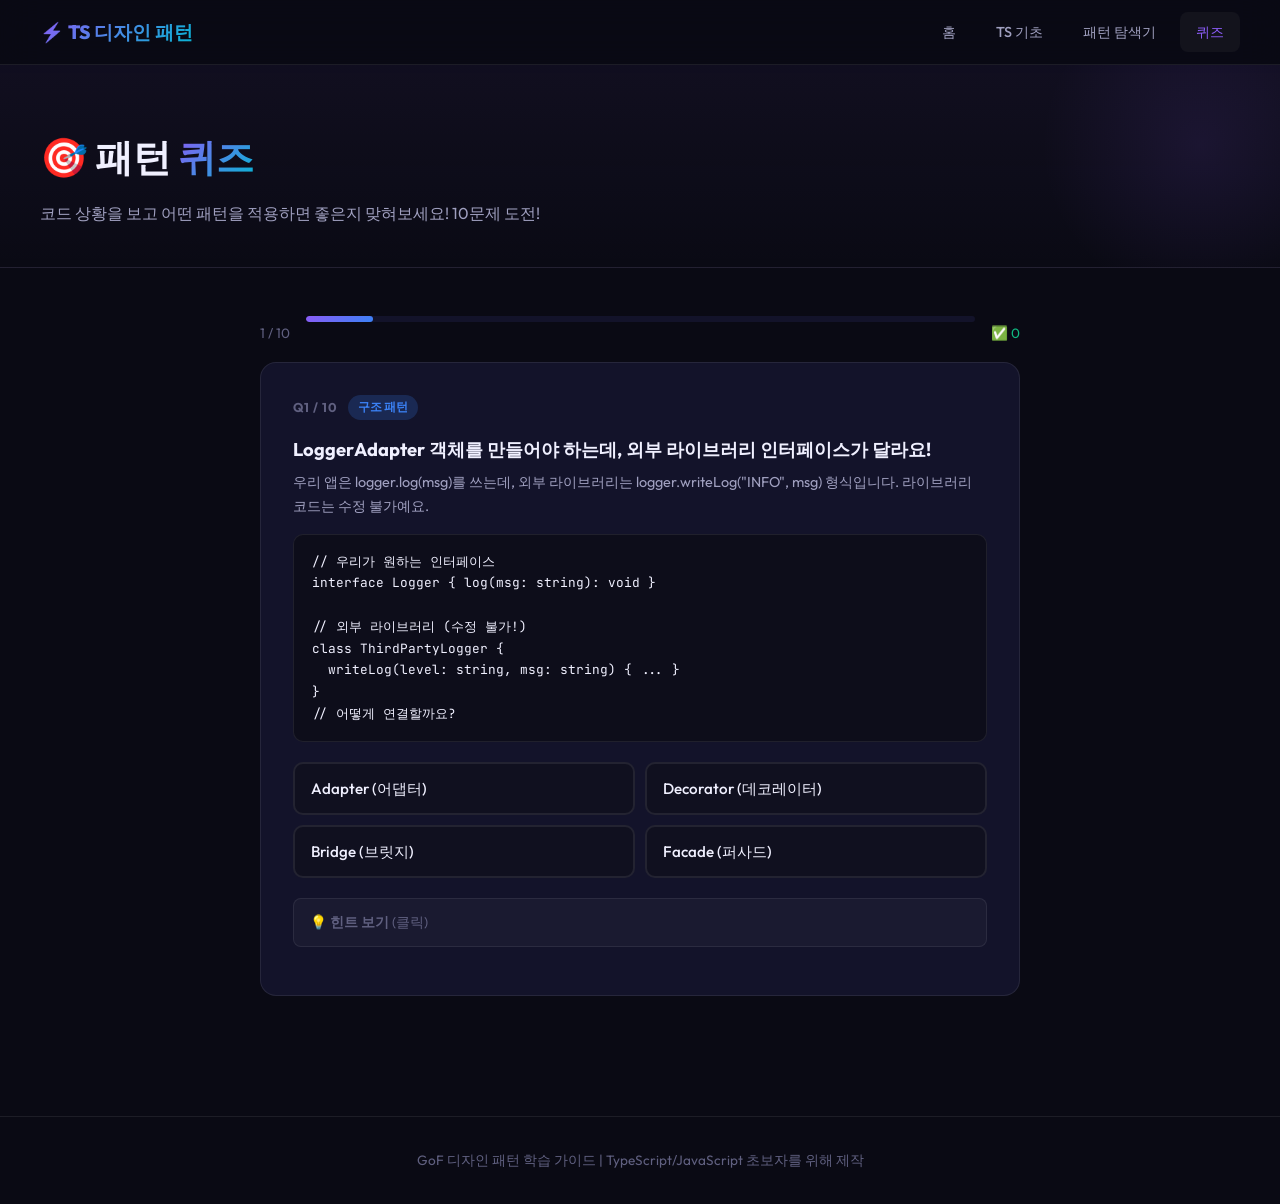
==== playground.html @ 158358ea "Initial commit: TypeScript design patterns with shopping mall examples Co-Authored-By: Claude Sonnet" ====
<!DOCTYPE html>
<html lang="ko">
<head>
  <meta charset="UTF-8">
  <meta name="viewport" content="width=device-width, initial-scale=1.0">
  <title>패턴 퀴즈 — TS 디자인 패턴</title>
  <meta name="description" content="GoF 디자인 패턴 퀴즈! 코드 상황을 보고 어떤 패턴인지 맞혀보세요.">
  <link rel="stylesheet" href="style.css">
  <style>
    .quiz-wrap { max-width: 760px; margin: 0 auto; }
    .progress-bar-wrap {
      height: 6px; background: var(--bg-card); border-radius: 99px;
      margin-bottom: 28px; overflow: hidden;
    }
    .progress-bar-fill {
      height: 100%; border-radius: 99px;
      background: var(--gradient-main); transition: width 0.4s ease;
    }
    .quiz-card {
      background: var(--bg-card); border: 1px solid var(--border);
      border-radius: var(--radius); padding: 32px;
      animation: fadeIn 0.3s ease;
    }
    @keyframes fadeIn { from { opacity:0; transform: translateY(8px) } to { opacity:1; transform:none } }
    .quiz-meta {
      display: flex; align-items: center; gap: 10px; margin-bottom: 16px;
    }
    .quiz-num {
      font-size: 0.8rem; font-weight: 700; color: var(--text-muted); text-transform: uppercase; letter-spacing: 0.08em;
    }
    .quiz-cat {
      padding: 2px 10px; border-radius: 99px; font-size: 0.75rem; font-weight: 700;
    }
    .quiz-question {
      font-size: 1.15rem; font-weight: 700; margin-bottom: 8px; line-height: 1.5;
    }
    .quiz-context {
      font-size: 0.9rem; color: var(--text-secondary); margin-bottom: 16px; line-height: 1.6;
    }
    .quiz-code {
      background: #0d0d1a; border: 1px solid var(--border); border-radius: 10px;
      padding: 16px 18px; font-family: 'JetBrains Mono', monospace; font-size: 0.8rem;
      line-height: 1.7; margin-bottom: 20px; overflow-x: auto;
      white-space: pre;
    }
    .choices-grid {
      display: grid; grid-template-columns: 1fr 1fr; gap: 10px; margin-bottom: 20px;
    }
    .choice-btn {
      padding: 14px 16px; border-radius: 10px; border: 2px solid var(--border);
      background: var(--bg-secondary); color: var(--text-primary);
      font-family: 'Outfit', sans-serif; font-size: 0.95rem; font-weight: 500;
      cursor: pointer; text-align: left; transition: all 0.2s; line-height: 1.4;
    }
    .choice-btn:hover:not(:disabled) {
      border-color: var(--accent-purple); background: rgba(139,92,246,0.1);
    }
    .choice-btn.correct {
      border-color: var(--accent-green); background: rgba(16,185,129,0.15); color: #6ee7b7;
    }
    .choice-btn.wrong {
      border-color: #ef4444; background: rgba(239,68,68,0.1); color: #fca5a5;
    }
    .choice-btn.reveal-correct {
      border-color: var(--accent-green); background: rgba(16,185,129,0.08); opacity: 0.7;
    }
    .feedback-box {
      display: none; padding: 16px 20px; border-radius: 10px; margin-bottom: 16px;
      font-size: 0.92rem; line-height: 1.7;
    }
    .feedback-box.correct  { background: rgba(16,185,129,0.1); border: 1px solid rgba(16,185,129,0.3); }
    .feedback-box.wrong    { background: rgba(239,68,68,0.08); border: 1px solid rgba(239,68,68,0.25); }
    .feedback-title { font-size: 1.1rem; font-weight: 700; margin-bottom: 6px; }
    .hint-box {
      padding: 12px 16px; border-radius: 8px; font-size: 0.85rem;
      background: rgba(255,255,255,0.03); border: 1px solid var(--border);
      color: var(--text-muted); margin-bottom: 16px; cursor: pointer; user-select: none;
    }
    .hint-box:hover { border-color: rgba(139,92,246,0.3); color: var(--text-secondary); }
    .hint-content { display: none; margin-top: 8px; color: var(--accent-cyan); }
    .next-btn {
      display: none; width: 100%; padding: 14px; border-radius: 10px; border: none;
      background: var(--gradient-main); color: white; font-family: 'Outfit', sans-serif;
      font-size: 1rem; font-weight: 700; cursor: pointer; transition: all 0.2s;
    }
    .next-btn:hover { opacity: 0.9; transform: translateY(-1px); }
    /* Score screen */
    .score-screen {
      text-align: center; padding: 48px 32px;
      background: var(--bg-card); border: 1px solid var(--border);
      border-radius: var(--radius); display: none;
    }
    .score-emoji { font-size: 4rem; margin-bottom: 16px; }
    .score-num {
      font-size: 3rem; font-weight: 800;
      background: var(--gradient-text); -webkit-background-clip: text; -webkit-text-fill-color: transparent;
      background-clip: text; margin-bottom: 8px;
    }
    .score-desc { color: var(--text-secondary); margin-bottom: 28px; font-size: 1rem; }
    .review-list { text-align: left; margin-top: 28px; }
    .review-item {
      display: flex; align-items: center; gap: 12px; padding: 12px 16px;
      border-radius: 8px; margin-bottom: 8px; background: var(--bg-secondary);
      border: 1px solid var(--border); font-size: 0.9rem;
    }
    .review-item.ok  { border-left: 3px solid var(--accent-green); }
    .review-item.bad { border-left: 3px solid #ef4444; }
    .stats-row { display: flex; gap: 24px; justify-content: center; margin-bottom: 24px; flex-wrap: wrap; }
    .stat-pill {
      padding: 8px 20px; border-radius: 99px; font-size: 0.9rem; font-weight: 600;
    }
    .stat-pill.green { background: rgba(16,185,129,0.15); color: var(--accent-green); }
    .stat-pill.red   { background: rgba(239,68,68,0.12); color: #f87171; }
    @media(max-width:600px){ .choices-grid { grid-template-columns: 1fr; } }
  </style>
</head>
<body>

<nav class="nav">
  <div class="nav-inner">
    <a href="index.html" class="nav-logo">⚡ TS 디자인 패턴</a>
    <a href="index.html" class="nav-link">홈</a>
    <a href="ts-concepts.html" class="nav-link">TS 기초</a>
    <a href="patterns.html" class="nav-link">패턴 탐색기</a>
    <a href="playground.html" class="nav-link active">퀴즈</a>
  </div>
</nav>

<div class="page-hero">
  <div class="page-hero-inner">
    <h1>🎯 패턴 <span>퀴즈</span></h1>
    <p>코드 상황을 보고 어떤 패턴을 적용하면 좋은지 맞혀보세요! 10문제 도전!</p>
  </div>
</div>

<main class="main">
  <div class="quiz-wrap">

    <!-- 진행 바 -->
    <div style="display:flex;align-items:center;gap:16px;margin-bottom:12px;">
      <span id="progressText" style="font-size:0.85rem;color:var(--text-muted);white-space:nowrap;">1 / 10</span>
      <div class="progress-bar-wrap" style="flex:1;">
        <div class="progress-bar-fill" id="progressFill" style="width:10%"></div>
      </div>
      <span id="scoreText" style="font-size:0.85rem;color:var(--accent-green);white-space:nowrap;">✅ 0</span>
    </div>

    <!-- 퀴즈 카드 -->
    <div class="quiz-card" id="quizCard">
      <!-- JS로 렌더링 -->
    </div>

    <!-- 결과 화면 -->
    <div class="score-screen" id="scoreScreen">
      <div class="score-emoji" id="scoreEmoji">🎉</div>
      <div class="score-num" id="scoreFraction"></div>
      <div class="score-desc" id="scoreDesc"></div>
      <div class="stats-row" id="statsRow"></div>
      <button class="btn btn-primary" style="width:100%;padding:14px;font-size:1rem;" onclick="restartQuiz()">🔄 다시 도전!</button>
      <a href="patterns.html" class="btn btn-secondary" style="width:100%;padding:14px;font-size:1rem;margin-top:10px;justify-content:center;">📖 패턴 탐색기에서 복습하기</a>
      <div class="review-list" id="reviewList"></div>
    </div>

  </div>
</main>

<footer class="footer">
  <p>GoF 디자인 패턴 학습 가이드 | TypeScript/JavaScript 초보자를 위해 제작</p>
</footer>

<script>
const QUIZ = [
  {
    q: '매번 new AppConfig()를 하니 설정값이 제각각 달라요!',
    context: '여러 파일에서 new AppConfig()를 호출했더니 어디서는 dbUrl이 "localhost", 어디서는 "production"으로 달라집니다.',
    code: `// 문제 코드
const config1 = new AppConfig()
const config2 = new AppConfig()
config1.dbUrl = 'production'

console.log(config2.dbUrl) // 'localhost' ← 달라요!`,
    answer: 'Singleton (싱글톤)',
    choices: ['Factory Method (팩토리 메서드)', 'Singleton (싱글톤)', 'Prototype (프로토타입)', 'Builder (빌더)'],
    feedback: '✅ <strong>싱글톤(Singleton)</strong>이 정답입니다!\n\nprivate static instance 하나만 만들면 어디서든 <em>같은</em> Config 객체를 사용합니다. getInstance()로만 접근하게 하면 끝!',
    hint: '이 패턴은 클래스에 static instance를 두고, private 생성자로 외부 new를 막습니다.',
    cat: '생성', catColor: 'badge-creational',
    patternId: 'singleton'
  },
  {
    q: '결제 수단마다 if/else 블록이 점점 길어져요!',
    context: '카드, 카카오, 네이버 결제가 추가될 때마다 checkout 함수에 else if를 붙이고 있습니다. 계속 이렇게 해야 하나요?',
    code: `function checkout(method: string, amount: number) {
  if (method === 'card') { /* 카드 처리 */ }
  else if (method === 'kakao') { /* 카카오 처리 */ }
  else if (method === 'naver') { /* 네이버 처리 */ }
  // 새 결제 추가할 때마다 이 파일 수정!
}`,
    answer: 'Strategy (전략)',
    choices: ['Observer (옵저버)', 'Command (커맨드)', 'Strategy (전략)', 'State (상태)'],
    feedback: '✅ <strong>전략(Strategy)</strong>이 정답입니다!\n\n각 결제 방법을 PaymentStrategy 인터페이스를 구현하는 클래스로 분리하면, 새 결제 추가 시 기존 코드를 건드리지 않아도 됩니다.',
    hint: '알고리즘(결제 방법)을 교체 가능한 객체로 캡슐화합니다.',
    cat: '행위', catColor: 'badge-behavioral',
    patternId: 'strategy'
  },
  {
    q: '상태 변화를 여러 컴포넌트에 일일이 알려줘야 해요!',
    context: '주식 가격이 바뀌면 차트, 알림, 로그 세 곳을 직접 업데이트 해야 합니다. 구독자가 늘어날수록 setPrice 함수가 거대해져요.',
    code: `setPrice(price: number) {
  this.price = price
  chartComponent.update(price)      // 직접 호출
  notificationService.send(price)   // 직접 호출
  logService.record(price)          // 직접 호출
  // 새 구독자 → 여기를 또 수정...
}`,
    answer: 'Observer (옵저버)',
    choices: ['Mediator (중재자)', 'Observer (옵저버)', 'Chain of Responsibility (책임 연쇄)', 'Command (커맨드)'],
    feedback: '✅ <strong>옵저버(Observer)</strong>가 정답입니다!\n\nsubscribe(), notify()로 구독자를 자동으로 통지합니다. 새 구독자 추가 시 기존 코드를 수정할 필요가 없습니다!',
    hint: '유튜브 채널 구독처럼 — 새 영상(이벤트) 발생 시 구독자에게 자동 알림.',
    cat: '행위', catColor: 'badge-behavioral',
    patternId: 'observer'
  },
  {
    q: 'LoggerAdapter 객체를 만들어야 하는데, 외부 라이브러리 인터페이스가 달라요!',
    context: '우리 앱은 logger.log(msg)를 쓰는데, 외부 라이브러리는 logger.writeLog("INFO", msg) 형식입니다. 라이브러리 코드는 수정 불가예요.',
    code: `// 우리가 원하는 인터페이스
interface Logger { log(msg: string): void }

// 외부 라이브러리 (수정 불가!)
class ThirdPartyLogger {
  writeLog(level: string, msg: string) { ... }
}
// 어떻게 연결할까요?`,
    answer: 'Adapter (어댑터)',
    choices: ['Facade (퍼사드)', 'Bridge (브릿지)', 'Decorator (데코레이터)', 'Adapter (어댑터)'],
    feedback: '✅ <strong>어댑터(Adapter)</strong>가 정답입니다!\n\n중간에 LoggerAdapter 클래스를 만들어 log() 호출을 writeLog() 호출로 변환합니다. 마치 110V↔220V 어댑터처럼요!',
    hint: '다른 인터페이스를 우리가 원하는 인터페이스로 변환해주는 중간 변환기.',
    cat: '구조', catColor: 'badge-structural',
    patternId: 'adapter'
  },
  {
    q: '텍스트 에디터에서 Ctrl+Z Undo 기능을 구현하려면?',
    context: '사용자가 글을 입력하거나 삭제할 때마다 이전 상태로 되돌릴 수 있어야 합니다. 어떤 패턴이 이 구조에 딱 맞을까요?',
    code: `class Editor {
  content = ''

  // 이 작업들을 Undo 가능하게 만들고 싶어요
  type(text: string) { this.content += text }
  delete(n: number)  { this.content = this.content.slice(0, -n) }

  // Undo 어떻게 구현하지?
}`,
    answer: 'Command (커맨드)',
    choices: ['Memento (메멘토)', 'Command (커맨드)', 'Iterator (이터레이터)', 'State (상태)'],
    feedback: '✅ <strong>커맨드(Command)</strong>가 정답입니다!\n\n각 동작(type, delete)을 Command 객체로 만들어 execute()와 undo()를 함께 저장합니다. history 스택에 쌓아두면 Undo가 쉽게 구현됩니다!',
    hint: '"요청을 객체로" — execute()와 undo()를 하나의 객체로 캡슐화합니다.',
    cat: '행위', catColor: 'badge-behavioral',
    patternId: 'command'
  },
  {
    q: '영화를 보려면 TV, 스피커, 플레이어를 모두 직접 켜야 해요!',
    context: '사용자가 theater.watchMovie()만 호출하면 알아서 준비되었으면 좋겠어요. 현재는 5개 객체를 직접 조작해야 합니다.',
    code: `// 현재: 사용자가 다 알아야 함
const tv = new TV(); tv.on()
const speaker = new Speaker(); speaker.on(); speaker.setVolume(30)
const lights = new Lights(); lights.dim(20)
const player = new BluRay(); player.on(); player.play('movie')

// 원하는 모습:
theater.watchMovie('어벤져스') // 한 줄!`,
    answer: 'Facade (퍼사드)',
    choices: ['Facade (퍼사드)', 'Mediator (중재자)', 'Composite (컴포지트)', 'Proxy (프록시)'],
    feedback: '✅ <strong>퍼사드(Facade)</strong>가 정답입니다!\n\n복잡한 서브시스템 앞에 단순한 창구를 제공합니다. 내부 복잡성을 숨기고 watchMovie() 하나로 모든 것을 처리합니다.',
    hint: '건물 정면처럼 — 내부 복잡성을 숨기고 단순한 인터페이스만 노출.',
    cat: '구조', catColor: 'badge-structural',
    patternId: 'facade'
  },
  {
    q: '생성자에 파라미터가 8개... 뭐가 뭔지 모르겠어요!',
    context: 'new Email(to, from, subject, body, cc, bcc, isHtml, attachments) — 호출 코드만 봐서는 순서를 알 수가 없어요.',
    code: `// 이걸 호출하는 쪽에서 뭐가 뭔지 알 수 없다!
const email = new Email(
  'to@a.com', 'from@b.com', '제목', '내용',
  undefined, undefined, true, ['doc.pdf']
)`,
    answer: 'Builder (빌더)',
    choices: ['Prototype (프로토타입)', 'Abstract Factory (추상 팩토리)', 'Builder (빌더)', 'Factory Method (팩토리 메서드)'],
    feedback: '✅ <strong>빌더(Builder)</strong>가 정답입니다!\n\n.to().from().subject().body().asHtml().attach().send() 처럼 메서드 체이닝으로 단계별로 설정하면 읽기가 훨씬 쉬워집니다!',
    hint: '레고처럼 단계별로 조립 — 메서드 체이닝으로 명확한 이름과 함께 설정.',
    cat: '생성', catColor: 'badge-creational',
    patternId: 'builder'
  },
  {
    q: 'DB를 매번 조회하면 느린데, 어떻게 최적화할까요?',
    context: 'getUser(id)를 100번 호출하면 100번 DB를 조회합니다. 같은 id라면 한 번만 조회하고 재사용하고 싶어요.',
    code: `class UserService {
  getUser(id: string) {
    console.log(\`DB 조회: \${id}\`)
    return db.find(id)
    // 같은 id라도 매번 DB 조회 😱
  }
}`,
    answer: 'Proxy (프록시)',
    choices: ['Decorator (데코레이터)', 'Flyweight (플라이웨이트)', 'Proxy (프록시)', 'Facade (퍼사드)'],
    feedback: '✅ <strong>프록시(Proxy)</strong>가 정답입니다!\n\nCachedUserService를 만들어 Map에 결과를 저장합니다. 같은 인터페이스를 구현하므로 기존 코드를 바꿀 필요 없이 교체할 수 있습니다.',
    hint: '실제 객체 앞에 대리인을 두어 캐싱·접근제어·로깅을 투명하게 추가.',
    cat: '구조', catColor: 'badge-structural',
    patternId: 'proxy'
  },
  {
    q: 'CSV와 JSON 파서가 과정은 똑같은데 한 단계만 다를 때!',
    context: '데이터 읽기 → 파싱 → 집계 순서는 같고, "파싱" 단계만 CSV/JSON마다 다릅니다. 중복 코드를 없앨 수 있을까요?',
    code: `// 중복 코드
class CSVParser {
  parse(data: string) {
    const raw = data         // 읽기 (동일)
    const nums = raw.split(',').map(Number) // CSV 전용
    return nums.reduce((a,b)=>a+b) // 집계 (동일)
  }
}
class JSONParser {
  parse(data: string) {
    const raw = data         // 읽기 (동일) ← 중복!
    const nums = JSON.parse(raw) // JSON 전용
    return nums.reduce((a:number,b:number)=>a+b) // 집계 (동일) ← 중복!
  }
}`,
    answer: 'Template Method (템플릿 메서드)',
    choices: ['Strategy (전략)', 'Abstract Factory (추상 팩토리)', 'Template Method (템플릿 메서드)', 'Bridge (브릿지)'],
    feedback: '✅ <strong>템플릿 메서드(Template Method)</strong>가 정답입니다!\n\n부모 클래스에서 parse()의 순서를 고정하고, parseData() abstract 메서드만 서브클래스에서 다르게 구현합니다. 공통 코드는 한 곳에!',
    hint: '레시피(순서)는 고정, 재료(세부 구현)만 서브클래스에서.",',
    cat: '행위', catColor: 'badge-behavioral',
    patternId: 'template-method'
  },
  {
    q: '주문 상태마다 동작이 달라 if/else가 복잡해요!',
    context: '주문이 "결제대기" → "결제완료" → "배송중" → "배송완료"로 변할수록, handle() 함수의 if/else가 끝없이 늘어납니다.',
    code: `handle(action: string) {
  if (this.status === '결제대기') {
    if (action === 'pay') { ... }
  } else if (this.status === '결제완료') {
    if (action === 'ship') { ... }
    if (action === 'cancel') { ... }
  }
  // 상태가 늘수록 if 블록이 폭발...
}`,
    answer: 'State (상태)',
    choices: ['Strategy (전략)', 'Command (커맨드)', 'Observer (옵저버)', 'State (상태)'],
    feedback: '✅ <strong>상태(State)</strong>가 정답입니다!\n\n각 상태(결제대기, 배송중 등)를 별도의 클래스로 만들고, 상태 전환 시 객체를 교체합니다. if/else 없이 동작이 자동으로 바뀝니다!',
    hint: '상태 자체를 객체로 — 상태가 바뀌면 다른 클래스의 동작이 실행됩니다.',
    cat: '행위', catColor: 'badge-behavioral',
    patternId: 'state'
  }
]

let current = 0
let score = 0
let answered = new Array(QUIZ.length).fill(null) // null | 'correct' | 'wrong'

function renderQuiz() {
  const q = QUIZ[current]
  const card = document.getElementById('quizCard')
  card.style.display = 'block'

  const shuffled = [...q.choices].sort(() => Math.random() - 0.5)

  card.innerHTML = `
    <div class="quiz-meta">
      <span class="quiz-num">Q${current + 1} / ${QUIZ.length}</span>
      <span class="quiz-cat ${q.catColor}">${q.cat} 패턴</span>
    </div>
    <div class="quiz-question">${q.q}</div>
    <div class="quiz-context">${q.context}</div>
    <div class="quiz-code">${escHtml(q.code)}</div>

    <div class="choices-grid" id="choicesGrid">
      ${shuffled.map(c => `
        <button class="choice-btn" onclick="selectAnswer(this, ${JSON.stringify(c)})">
          ${c}
        </button>
      `).join('')}
    </div>

    <div class="hint-box" onclick="toggleHint(this)">
      💡 <strong>힌트 보기</strong> (클릭)
      <div class="hint-content">${q.hint}</div>
    </div>

    <div class="feedback-box" id="feedbackBox"></div>

    <button class="next-btn" id="nextBtn" onclick="nextQuestion()">
      ${current < QUIZ.length - 1 ? '다음 문제 →' : '결과 보기 🎯'}
    </button>
  `

  updateProgress()
}

function selectAnswer(btn, choice) {
  if (document.querySelector('.choice-btn.correct, .choice-btn.wrong')) return
  const q = QUIZ[current]
  const isCorrect = choice === q.answer
  const allBtns = document.querySelectorAll('.choice-btn')

  allBtns.forEach(b => {
    b.disabled = true
    if (b.textContent.trim() === q.answer) b.classList.add(isCorrect ? 'correct' : 'reveal-correct')
  })
  btn.classList.add(isCorrect ? 'correct' : 'wrong')

  const fb = document.getElementById('feedbackBox')
  fb.className = `feedback-box ${isCorrect ? 'correct' : 'wrong'}`
  fb.style.display = 'block'

  if (isCorrect) {
    score++
    answered[current] = 'correct'
    fb.innerHTML = `<div class="feedback-title">🎉 정답!</div>${q.feedback.replace(/\n/g,'<br>')}<br><br>💜 <a href="patterns.html?pattern=${q.patternId}" style="color:var(--accent-purple);">${q.answer} 자세히 보기 →</a>`
  } else {
    answered[current] = 'wrong'
    fb.innerHTML = `<div class="feedback-title">❌ 아쉽지만 틀렸어요.</div><strong>정답: ${q.answer}</strong><br><br>${q.feedback.replace(/\n/g,'<br>')}<br><br>💜 <a href="patterns.html?pattern=${q.patternId}" style="color:var(--accent-purple);">${q.answer} 자세히 보기 →</a>`
  }

  document.getElementById('nextBtn').style.display = 'block'
  document.getElementById('scoreText').textContent = `✅ ${score}`
}

function nextQuestion() {
  current++
  if (current >= QUIZ.length) {
    showScore()
  } else {
    renderQuiz()
  }
}

function updateProgress() {
  const pct = ((current + 1) / QUIZ.length * 100).toFixed(0)
  document.getElementById('progressFill').style.width = pct + '%'
  document.getElementById('progressText').textContent = `${current + 1} / ${QUIZ.length}`
  document.getElementById('scoreText').textContent = `✅ ${score}`
}

function toggleHint(el) {
  const c = el.querySelector('.hint-content')
  c.style.display = c.style.display === 'block' ? 'none' : 'block'
}

function showScore() {
  document.getElementById('quizCard').style.display = 'none'
  document.getElementById('progressFill').style.width = '100%'
  document.getElementById('progressText').textContent = `${QUIZ.length} / ${QUIZ.length}`

  const screen = document.getElementById('scoreScreen')
  screen.style.display = 'block'

  const pct = score / QUIZ.length
  let emoji, desc
  if (pct === 1)       { emoji = '🏆'; desc = '완벽해요! 디자인 패턴 마스터!' }
  else if (pct >= 0.8) { emoji = '🎉'; desc = '훌륭합니다! 거의 다 맞췄어요!' }
  else if (pct >= 0.5) { emoji = '💪'; desc = '절반 이상 맞췄어요. 한 번 더 도전해봐요!' }
  else                  { emoji = '📖'; desc = '패턴 탐색기에서 복습 후 다시 도전!' }

  document.getElementById('scoreEmoji').textContent = emoji
  document.getElementById('scoreFraction').textContent = `${score} / ${QUIZ.length}`
  document.getElementById('scoreDesc').textContent = desc

  const wrong = QUIZ.length - score
  document.getElementById('statsRow').innerHTML = `
    <span class="stat-pill green">✅ 정답 ${score}개</span>
    <span class="stat-pill red">❌ 오답 ${wrong}개</span>
  `

  const reviewHtml = QUIZ.map((q, i) => {
    const ok = answered[i] === 'correct'
    return `
      <div class="review-item ${ok ? 'ok' : 'bad'}">
        <span style="font-size:1.2rem;">${ok ? '✅' : '❌'}</span>
        <div>
          <div style="font-weight:600;font-size:0.88rem;">${q.q}</div>
          <div style="color:var(--text-muted);font-size:0.8rem;">정답: ${q.answer}</div>
        </div>
        <a href="patterns.html?pattern=${q.patternId}" style="margin-left:auto;color:var(--accent-purple);font-size:0.78rem;white-space:nowrap;">복습 →</a>
      </div>`
  }).join('')

  document.getElementById('reviewList').innerHTML = `
    <div style="font-size:0.9rem;font-weight:700;margin-bottom:12px;color:var(--text-secondary);">📋 문제별 결과</div>
    ${reviewHtml}
  `
}

function restartQuiz() {
  current = 0; score = 0
  answered = new Array(QUIZ.length).fill(null)
  document.getElementById('scoreScreen').style.display = 'none'
  document.getElementById('quizCard').style.display = 'block'
  // Shuffle questions
  QUIZ.sort(() => Math.random() - 0.5)
  renderQuiz()
}

function escHtml(s) {
  return s.replace(/&/g,'&amp;').replace(/</g,'&lt;').replace(/>/g,'&gt;')
}

document.addEventListener('DOMContentLoaded', () => {
  QUIZ.sort(() => Math.random() - 0.5)
  renderQuiz()
})
</script>
</body>
</html>
---- style.css ----
@import url('https://fonts.googleapis.com/css2?family=Outfit:wght@300;400;500;600;700;800&family=JetBrains+Mono:wght@400;500;600&display=swap');

:root {
  --bg-primary: #0a0a14;
  --bg-secondary: #10101f;
  --bg-card: #13132a;
  --bg-card-hover: #1a1a35;
  --bg-glass: rgba(255, 255, 255, 0.04);
  --border: rgba(255, 255, 255, 0.08);
  --border-active: rgba(139, 92, 246, 0.5);

  --text-primary: #f0f0ff;
  --text-secondary: #a0a0c0;
  --text-muted: #606080;

  --accent-purple: #8b5cf6;
  --accent-blue: #3b82f6;
  --accent-cyan: #06b6d4;
  --accent-pink: #ec4899;
  --accent-green: #10b981;
  --accent-orange: #f59e0b;

  --gradient-main: linear-gradient(135deg, #8b5cf6, #3b82f6);
  --gradient-card: linear-gradient(135deg, rgba(139, 92, 246, 0.15), rgba(59, 130, 246, 0.1));
  --gradient-text: linear-gradient(135deg, #8b5cf6, #06b6d4);

  --creational: #8b5cf6;
  --structural: #3b82f6;
  --behavioral: #10b981;

  --radius: 16px;
  --radius-sm: 8px;
  --shadow: 0 8px 32px rgba(0, 0, 0, 0.4);
  --shadow-glow: 0 0 40px rgba(139, 92, 246, 0.2);
}

*, *::before, *::after { box-sizing: border-box; margin: 0; padding: 0; }

html { scroll-behavior: smooth; }

body {
  font-family: 'Outfit', -apple-system, sans-serif;
  background: var(--bg-primary);
  color: var(--text-primary);
  line-height: 1.7;
  min-height: 100vh;
  overflow-x: hidden;
}

/* ── NAV ── */
.nav {
  position: sticky; top: 0; z-index: 100;
  background: rgba(10, 10, 20, 0.85);
  backdrop-filter: blur(20px);
  border-bottom: 1px solid var(--border);
  padding: 0 32px;
}
.nav-inner {
  max-width: 1200px; margin: 0 auto;
  display: flex; align-items: center; gap: 8px;
  height: 64px;
}
.nav-logo {
  font-size: 1.2rem; font-weight: 800;
  background: var(--gradient-text); -webkit-background-clip: text; -webkit-text-fill-color: transparent;
  background-clip: text;
  text-decoration: none; margin-right: auto;
  white-space: nowrap;
}
.nav-link {
  padding: 8px 16px; border-radius: var(--radius-sm);
  color: var(--text-secondary); text-decoration: none; font-size: 0.9rem; font-weight: 500;
  transition: all 0.2s;
}
.nav-link:hover, .nav-link.active {
  color: var(--text-primary);
  background: var(--bg-glass);
}
.nav-link.active { color: var(--accent-purple); }

/* ── HERO ── */
.hero {
  position: relative; overflow: hidden;
  padding: 100px 32px 80px;
  text-align: center;
}
.hero::before {
  content: '';
  position: absolute; inset: -50%;
  background: radial-gradient(ellipse at 30% 40%, rgba(139, 92, 246, 0.15) 0%, transparent 60%),
              radial-gradient(ellipse at 70% 60%, rgba(59, 130, 246, 0.12) 0%, transparent 60%);
  animation: orb-drift 12s ease-in-out infinite;
}
@keyframes orb-drift {
  0%, 100% { transform: translate(0, 0); }
  50% { transform: translate(-20px, 15px); }
}
.hero-content { position: relative; max-width: 800px; margin: 0 auto; }
.hero-badge {
  display: inline-block; margin-bottom: 20px;
  padding: 6px 18px; border-radius: 100px;
  background: rgba(139, 92, 246, 0.15); border: 1px solid rgba(139, 92, 246, 0.3);
  font-size: 0.8rem; font-weight: 600; letter-spacing: 0.1em;
  color: var(--accent-purple); text-transform: uppercase;
}
.hero h1 {
  font-size: clamp(2.2rem, 5vw, 3.8rem); font-weight: 800; line-height: 1.15;
  margin-bottom: 20px;
}
.hero h1 span {
  background: var(--gradient-text); -webkit-background-clip: text; -webkit-text-fill-color: transparent;
  background-clip: text;
}
.hero p {
  font-size: 1.1rem; color: var(--text-secondary); max-width: 580px; margin: 0 auto 40px;
}
.hero-cta {
  display: flex; gap: 16px; justify-content: center; flex-wrap: wrap;
}
.btn {
  display: inline-flex; align-items: center; gap: 8px;
  padding: 14px 28px; border-radius: var(--radius-sm);
  font-family: 'Outfit', sans-serif; font-size: 1rem; font-weight: 600;
  text-decoration: none; cursor: pointer; border: none;
  transition: all 0.25s;
}
.btn-primary {
  background: var(--gradient-main); color: white;
  box-shadow: 0 4px 20px rgba(139, 92, 246, 0.4);
}
.btn-primary:hover {
  transform: translateY(-2px);
  box-shadow: 0 8px 30px rgba(139, 92, 246, 0.55);
}
.btn-secondary {
  background: var(--bg-glass); color: var(--text-primary);
  border: 1px solid var(--border);
}
.btn-secondary:hover {
  border-color: var(--border-active);
  background: rgba(139, 92, 246, 0.1);
}

/* ── MAIN WRAP ── */
.main { max-width: 1200px; margin: 0 auto; padding: 0 32px 80px; }

/* ── SECTION ── */
.section-title {
  font-size: 1.8rem; font-weight: 700; margin-bottom: 8px;
}
.section-sub {
  color: var(--text-secondary); margin-bottom: 40px; font-size: 1rem;
}

/* ── CARDS GRID ── */
.cards-grid {
  display: grid; grid-template-columns: repeat(auto-fill, minmax(280px, 1fr));
  gap: 20px; margin-bottom: 60px;
}
.card {
  background: var(--bg-card); border: 1px solid var(--border);
  border-radius: var(--radius); padding: 28px; cursor: pointer;
  transition: all 0.3s; position: relative; overflow: hidden;
  text-decoration: none; display: block; color: var(--text-primary);
}
.card::before {
  content: ''; position: absolute; inset: 0;
  background: var(--gradient-card); opacity: 0; transition: opacity 0.3s;
}
.card:hover { transform: translateY(-4px); border-color: var(--border-active); box-shadow: var(--shadow-glow); }
.card:hover::before { opacity: 1; }
.card-icon { font-size: 2.4rem; margin-bottom: 16px; display: block; position: relative; }
.card-title { font-size: 1.2rem; font-weight: 700; margin-bottom: 8px; position: relative; }
.card-desc { font-size: 0.9rem; color: var(--text-secondary); position: relative; line-height: 1.6; }

/* ── STATS BAR ── */
.stats-bar {
  display: flex; gap: 32px; padding: 28px 36px;
  background: var(--bg-card); border: 1px solid var(--border); border-radius: var(--radius);
  margin-bottom: 60px; flex-wrap: wrap;
}
.stat-item { display: flex; flex-direction: column; gap: 4px; }
.stat-num {
  font-size: 2rem; font-weight: 800;
  background: var(--gradient-text); -webkit-background-clip: text; -webkit-text-fill-color: transparent;
  background-clip: text;
}
.stat-label { font-size: 0.85rem; color: var(--text-secondary); }
.stat-divider { width: 1px; background: var(--border); flex-shrink: 0; }

/* ── CATEGORY PILLS ── */
.category-pills { display: flex; gap: 12px; margin-bottom: 32px; flex-wrap: wrap; }
.pill {
  padding: 10px 24px; border-radius: 100px; font-weight: 600; font-size: 0.9rem;
  cursor: pointer; border: 2px solid transparent; transition: all 0.25s;
  background: var(--bg-card); color: var(--text-secondary);
}
.pill.active-creational { background: rgba(139, 92, 246, 0.15); border-color: var(--creational); color: var(--creational); }
.pill.active-structural { background: rgba(59, 130, 246, 0.15); border-color: var(--structural); color: var(--structural); }
.pill.active-behavioral { background: rgba(16, 185, 129, 0.15); border-color: var(--behavioral); color: var(--behavioral); }
.pill:hover { border-color: var(--border-active); color: var(--text-primary); }

/* ── PATTERN CARD ── */
.pattern-card {
  background: var(--bg-card); border: 1px solid var(--border);
  border-radius: var(--radius); margin-bottom: 20px; overflow: hidden;
  transition: border-color 0.2s;
}
.pattern-card:hover { border-color: rgba(139, 92, 246, 0.3); }
.pattern-header {
  display: flex; align-items: center; gap: 16px; padding: 20px 24px;
  cursor: pointer; transition: background 0.2s; user-select: none;
}
.pattern-header:hover { background: var(--bg-glass); }
.pattern-badge {
  padding: 4px 12px; border-radius: 100px; font-size: 0.75rem; font-weight: 700;
  text-transform: uppercase; letter-spacing: 0.05em; white-space: nowrap;
}
.badge-creational { background: rgba(139, 92, 246, 0.2); color: var(--creational); }
.badge-structural { background: rgba(59, 130, 246, 0.2); color: var(--structural); }
.badge-behavioral { background: rgba(16, 185, 129, 0.2); color: var(--behavioral); }
.pattern-name { font-size: 1.1rem; font-weight: 700; flex: 1; }
.pattern-summary { font-size: 0.85rem; color: var(--text-secondary); flex: 2; }
.pattern-arrow {
  color: var(--text-muted); transition: transform 0.3s; font-size: 1.1rem; flex-shrink: 0;
}
.pattern-arrow.open { transform: rotate(90deg); }

.pattern-body { display: none; padding: 0 24px 24px; }
.pattern-body.open { display: block; }

.pattern-section { margin-bottom: 24px; }
.pattern-section-title {
  font-size: 0.8rem; font-weight: 700; text-transform: uppercase; letter-spacing: 0.1em;
  color: var(--text-muted); margin-bottom: 12px;
}
.usecase-tag {
  display: inline-block; padding: 4px 12px; border-radius: var(--radius-sm);
  background: rgba(6, 182, 212, 0.1); border: 1px solid rgba(6, 182, 212, 0.2);
  color: var(--accent-cyan); font-size: 0.8rem; margin: 4px; font-weight: 500;
}

/* ── CODE TOGGLE ── */
.code-toggle {
  display: flex; gap: 8px; margin-bottom: 16px;
}
.toggle-btn {
  padding: 8px 20px; border-radius: var(--radius-sm); border: 2px solid;
  font-family: 'Outfit', sans-serif; font-size: 0.85rem; font-weight: 600; cursor: pointer;
  transition: all 0.2s;
}
.toggle-before { border-color: rgba(239, 68, 68, 0.4); color: #ef4444; background: rgba(239, 68, 68, 0.08); }
.toggle-before.active { background: rgba(239, 68, 68, 0.15); border-color: #ef4444; }
.toggle-after { border-color: rgba(16, 185, 129, 0.4); color: var(--accent-green); background: rgba(16, 185, 129, 0.08); }
.toggle-after.active { background: rgba(16, 185, 129, 0.15); border-color: var(--accent-green); }

.code-block-wrap { position: relative; }
.code-copy-btn {
  position: absolute; top: 12px; right: 12px;
  padding: 4px 12px; border-radius: var(--radius-sm); border: 1px solid var(--border);
  background: var(--bg-secondary); color: var(--text-muted); font-size: 0.78rem; cursor: pointer;
  transition: all 0.2s; font-family: 'Outfit', sans-serif;
}
.code-copy-btn:hover { background: var(--bg-card-hover); color: var(--text-primary); }
.code-copy-btn.copied { border-color: var(--accent-green); color: var(--accent-green); }

pre {
  background: #0d0d1a; border: 1px solid var(--border);
  border-radius: var(--radius-sm); padding: 20px;
  overflow-x: auto; font-family: 'JetBrains Mono', monospace;
  font-size: 0.82rem; line-height: 1.7;
}
code { font-family: 'JetBrains Mono', monospace; }
.code-label {
  display: inline-block; padding: 2px 10px; border-radius: var(--radius-sm) var(--radius-sm) 0 0;
  font-size: 0.75rem; font-weight: 600;
}
.code-label.before { background: rgba(239, 68, 68, 0.2); color: #ef4444; }
.code-label.after { background: rgba(16, 185, 129, 0.2); color: var(--accent-green); }

/* ── CONCEPT CARD ── */
.concept-card {
  background: var(--bg-card); border: 1px solid var(--border);
  border-radius: var(--radius); padding: 28px; margin-bottom: 20px;
}
.concept-header { display: flex; align-items: center; gap: 16px; margin-bottom: 16px; cursor: pointer; }
.concept-icon { font-size: 1.8rem; }
.concept-title { font-size: 1.15rem; font-weight: 700; }
.concept-tag {
  margin-left: auto; padding: 4px 12px; border-radius: 100px;
  font-size: 0.75rem; font-weight: 700;
  background: var(--gradient-main); color: white;
}
.concept-desc { color: var(--text-secondary); margin-bottom: 16px; font-size: 0.95rem; }
.concept-keyword {
  display: inline-block; background: rgba(139, 92, 246, 0.15);
  border: 1px solid rgba(139, 92, 246, 0.3); color: var(--accent-purple);
  padding: 2px 10px; border-radius: 4px; font-family: 'JetBrains Mono', monospace;
  font-size: 0.82rem; margin: 2px;
}

/* ── PLAYGROUND ── */
.playground-wrap {
  display: grid; grid-template-columns: 1fr 1fr; gap: 20px; height: 70vh;
}
.editor-pane, .output-pane {
  background: var(--bg-card); border: 1px solid var(--border);
  border-radius: var(--radius); display: flex; flex-direction: column; overflow: hidden;
}
.pane-header {
  display: flex; align-items: center; gap: 12px;
  padding: 14px 20px; border-bottom: 1px solid var(--border);
  background: var(--bg-secondary);
}
.pane-title { font-size: 0.9rem; font-weight: 600; color: var(--text-secondary); }
.pane-dots { display: flex; gap: 6px; }
.dot {
  width: 12px; height: 12px; border-radius: 50%;
}
.dot-red { background: #ff5f57; }
.dot-yellow { background: #ffbd2e; }
.dot-green { background: #28c841; }
.code-editor {
  flex: 1; background: #0a0a14; border: none; outline: none; resize: none;
  color: #e0e0ff; font-family: 'JetBrains Mono', monospace; font-size: 0.85rem;
  line-height: 1.7; padding: 20px; tab-size: 2;
}
.output-content {
  flex: 1; padding: 20px; font-family: 'JetBrains Mono', monospace;
  font-size: 0.85rem; line-height: 1.7; overflow-y: auto; color: var(--accent-green);
}
.output-content .out-error { color: #ef4444; }
.output-content .out-log { color: #e0e0ff; }
.output-content .out-warn { color: var(--accent-orange); }

.run-bar {
  display: flex; align-items: center; gap: 12px; padding: 12px 20px;
  border-top: 1px solid var(--border); background: var(--bg-secondary);
}
.template-select {
  flex: 1; padding: 8px 14px; border-radius: var(--radius-sm);
  background: var(--bg-primary); border: 1px solid var(--border);
  color: var(--text-primary); font-size: 0.85rem; font-family: 'Outfit', sans-serif; outline: none;
}
.template-select option { background: var(--bg-primary); }
.btn-run {
  padding: 9px 24px; border-radius: var(--radius-sm); border: none;
  background: var(--gradient-main); color: white; font-family: 'Outfit', sans-serif;
  font-size: 0.9rem; font-weight: 600; cursor: pointer; transition: all 0.2s;
  display: flex; align-items: center; gap: 6px;
}
.btn-run:hover { opacity: 0.9; transform: translateY(-1px); }
.btn-clear {
  padding: 9px 16px; border-radius: var(--radius-sm); border: 1px solid var(--border);
  background: var(--bg-card); color: var(--text-secondary); font-family: 'Outfit', sans-serif;
  font-size: 0.85rem; cursor: pointer; transition: all 0.2s;
}
.btn-clear:hover { border-color: var(--border-active); color: var(--text-primary); }

/* ── INFO BOX ── */
.info-box {
  padding: 16px 20px; border-radius: var(--radius-sm);
  background: rgba(139, 92, 246, 0.08); border: 1px solid rgba(139, 92, 246, 0.2);
  color: var(--text-secondary); font-size: 0.9rem; margin-bottom: 20px;
}
.info-box strong { color: var(--accent-purple); }

/* ── FOOTER ── */
.footer {
  border-top: 1px solid var(--border); padding: 32px;
  text-align: center; color: var(--text-muted); font-size: 0.85rem; margin-top: 40px;
}
.footer a { color: var(--accent-purple); text-decoration: none; }

/* ── SEARCH BAR ── */
.search-wrap { position: relative; margin-bottom: 24px; max-width: 480px; }
.search-input {
  width: 100%; padding: 12px 20px 12px 44px;
  background: var(--bg-card); border: 1px solid var(--border); border-radius: var(--radius-sm);
  color: var(--text-primary); font-size: 0.95rem; font-family: 'Outfit', sans-serif; outline: none;
  transition: border-color 0.2s;
}
.search-input:focus { border-color: var(--border-active); }
.search-icon {
  position: absolute; left: 14px; top: 50%; transform: translateY(-50%);
  color: var(--text-muted); pointer-events: none;
}
input::placeholder, textarea::placeholder { color: var(--text-muted); }

/* ── PAGE TITLE ── */
.page-hero {
  padding: 60px 32px 40px;
  background: linear-gradient(180deg, rgba(139, 92, 246, 0.05) 0%, transparent 100%);
  border-bottom: 1px solid var(--border); margin-bottom: 48px; position: relative; overflow: hidden;
}
.page-hero::before {
  content: '';
  position: absolute; top: -80px; right: -80px;
  width: 320px; height: 320px; border-radius: 50%;
  background: radial-gradient(circle, rgba(139, 92, 246, 0.1) 0%, transparent 70%);
}
.page-hero-inner { max-width: 1200px; margin: 0 auto; position: relative; }
.page-hero h1 { font-size: 2.4rem; font-weight: 800; margin-bottom: 10px; }
.page-hero h1 span {
  background: var(--gradient-text); -webkit-background-clip: text; -webkit-text-fill-color: transparent;
  background-clip: text;
}
.page-hero p { font-size: 1rem; color: var(--text-secondary); max-width: 600px; }

/* ── SYNTAX HIGHLIGHT (manual) ── */
.kw { color: #c792ea; }
.cls { color: #82aaff; }
.fn { color: #82aaff; }
.str { color: #c3e88d; }
.num { color: #f78c6c; }
.cm { color: #546e7a; font-style: italic; }
.tp { color: #ffcb6b; }
.op { color: #89ddff; }

/* ── RESPONSIVE ── */
@media (max-width: 768px) {
  .nav { padding: 0 16px; }
  .nav-logo { font-size: 1rem; }
  .nav-link { padding: 6px 10px; font-size: 0.82rem; }
  .hero { padding: 60px 16px 50px; }
  .main { padding: 0 16px 60px; }
  .stats-bar { gap: 20px; }
  .stat-divider { display: none; }
  .playground-wrap { grid-template-columns: 1fr; height: auto; }
  .editor-pane, .output-pane { height: 350px; }
  .page-hero { padding: 40px 16px 30px; }
}
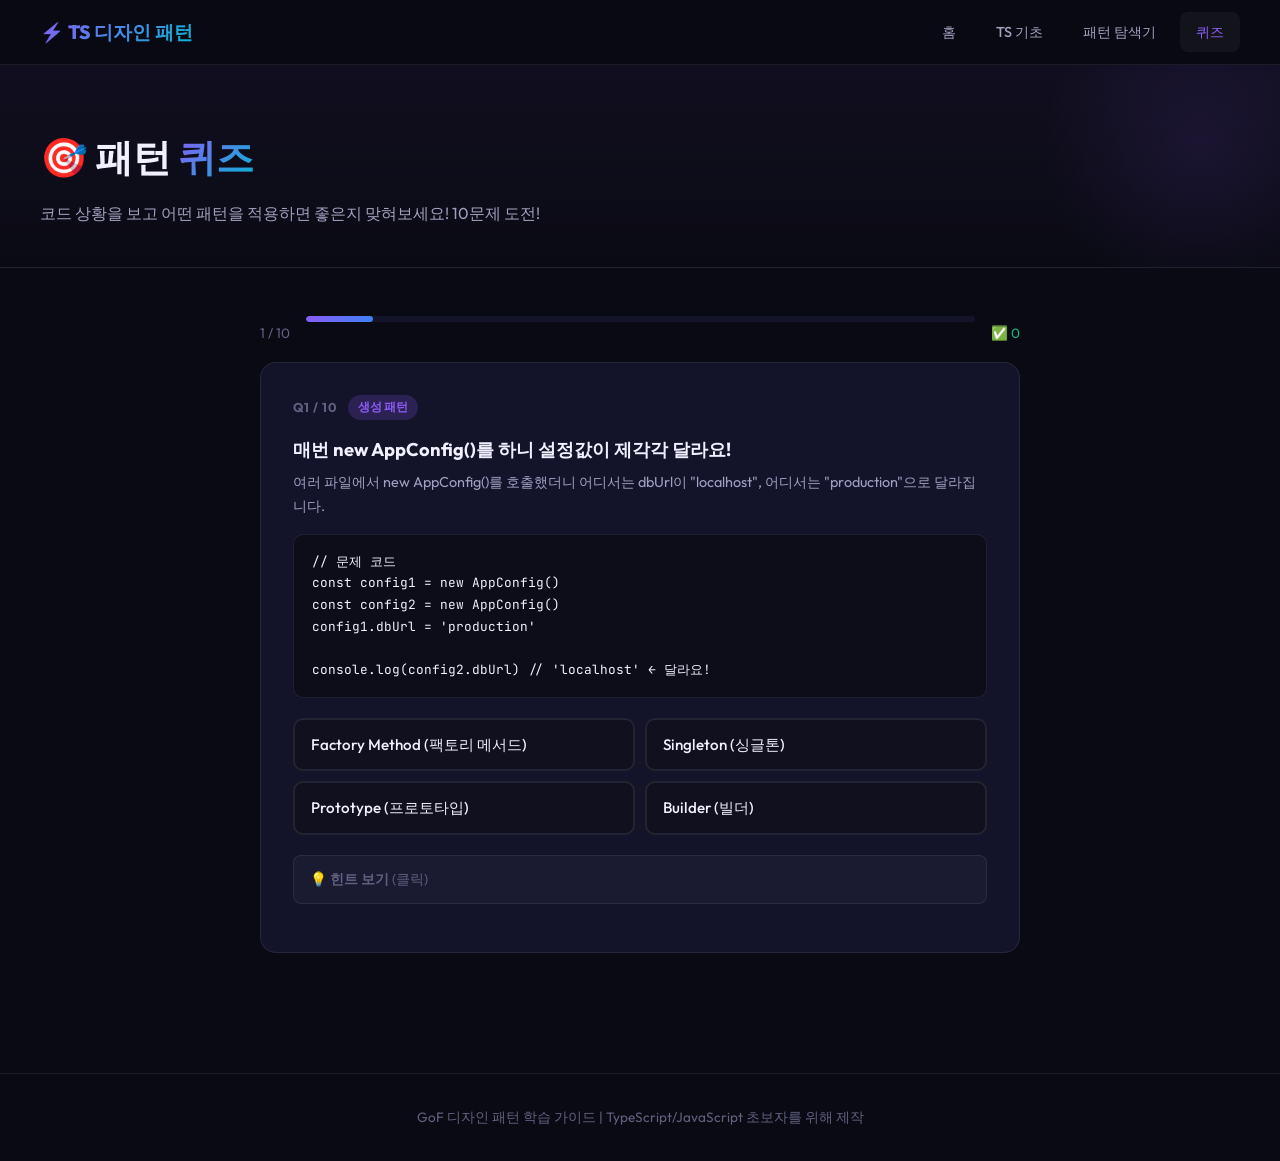
==== commit 15acc269: "Fix quiz choice buttons not clickable onclick attribute used double quotes conflicting with JSON.str" ====
--- a/playground.html
+++ b/playground.html
@@ -374,7 +374,7 @@
 
     <div class="choices-grid" id="choicesGrid">
       ${shuffled.map(c => `
-        <button class="choice-btn" onclick="selectAnswer(this, ${JSON.stringify(c)})">
+        <button class="choice-btn" onclick='selectAnswer(this, ${JSON.stringify(c)})'>
           ${c}
         </button>
       `).join('')}
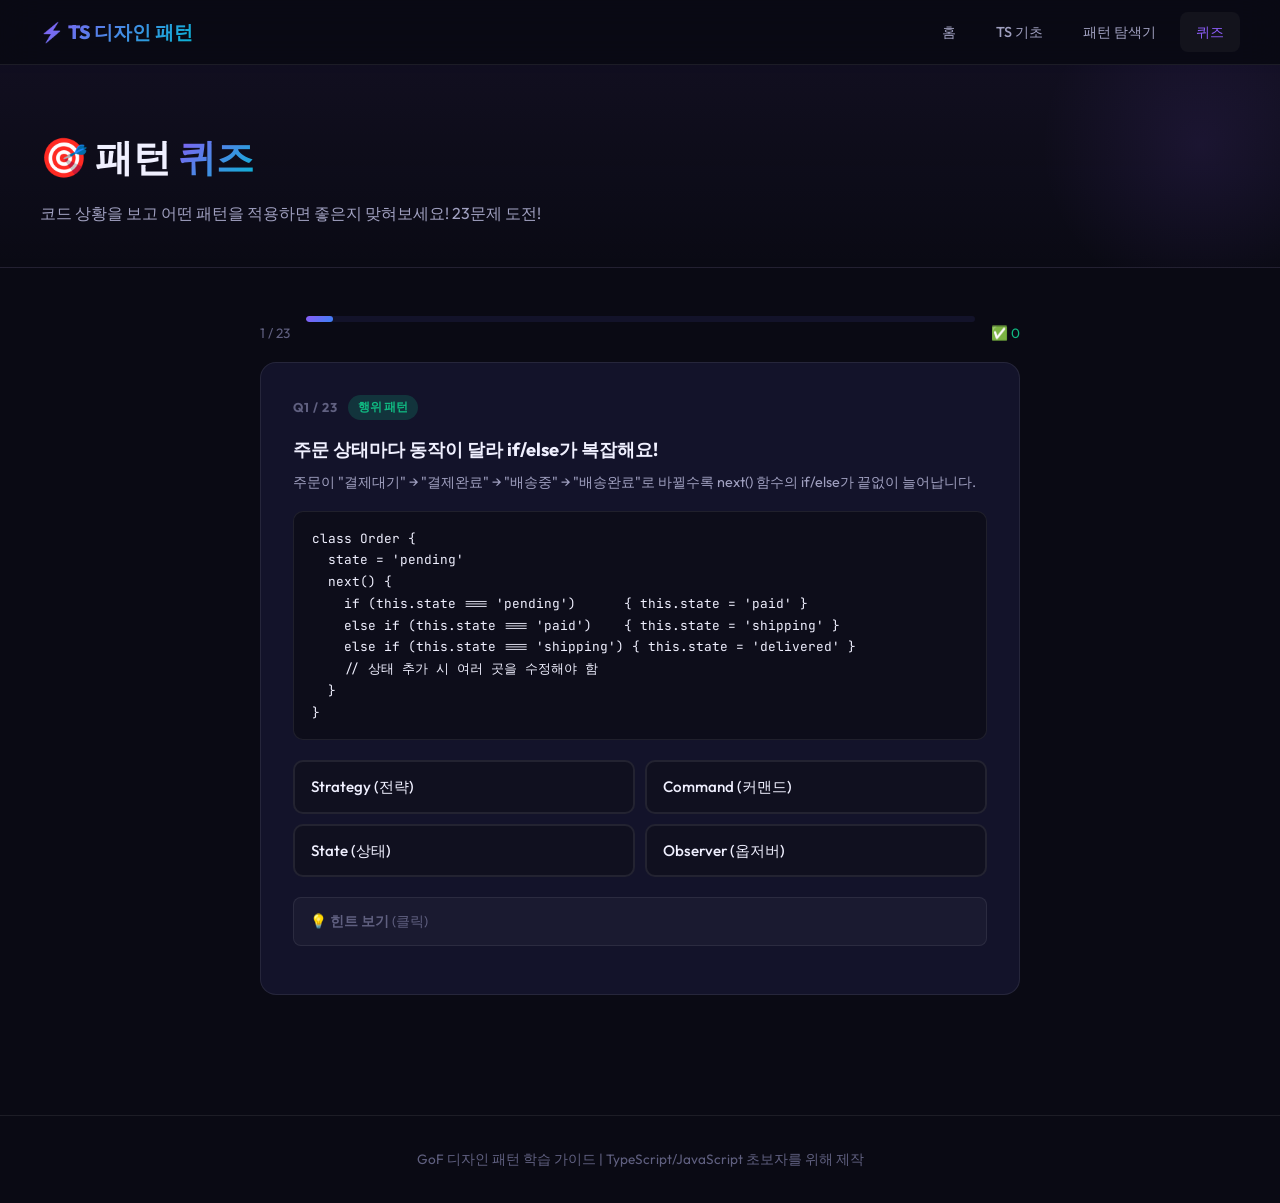
==== commit 39673c88: "Expand quiz to 23 questions covering all GoF patterns Each pattern now has a dedicated shopping mall" ====
--- a/playground.html
+++ b/playground.html
@@ -129,7 +129,7 @@
 <div class="page-hero">
   <div class="page-hero-inner">
     <h1>🎯 패턴 <span>퀴즈</span></h1>
-    <p>코드 상황을 보고 어떤 패턴을 적용하면 좋은지 맞혀보세요! 10문제 도전!</p>
+    <p>코드 상황을 보고 어떤 패턴을 적용하면 좋은지 맞혀보세요! 23문제 도전!</p>
   </div>
 </div>
 
@@ -138,9 +138,9 @@
 
     <!-- 진행 바 -->
     <div style="display:flex;align-items:center;gap:16px;margin-bottom:12px;">
-      <span id="progressText" style="font-size:0.85rem;color:var(--text-muted);white-space:nowrap;">1 / 10</span>
+      <span id="progressText" style="font-size:0.85rem;color:var(--text-muted);white-space:nowrap;">1 / 23</span>
       <div class="progress-bar-wrap" style="flex:1;">
-        <div class="progress-bar-fill" id="progressFill" style="width:10%"></div>
+        <div class="progress-bar-fill" id="progressFill" style="width:4%"></div>
       </div>
       <span id="scoreText" style="font-size:0.85rem;color:var(--accent-green);white-space:nowrap;">✅ 0</span>
     </div>
@@ -170,25 +170,238 @@
 
 <script>
 const QUIZ = [
-  {
-    q: '매번 new AppConfig()를 하니 설정값이 제각각 달라요!',
-    context: '여러 파일에서 new AppConfig()를 호출했더니 어디서는 dbUrl이 "localhost", 어디서는 "production"으로 달라집니다.',
-    code: `// 문제 코드
-const config1 = new AppConfig()
-const config2 = new AppConfig()
-config1.dbUrl = 'production'
-
-console.log(config2.dbUrl) // 'localhost' ← 달라요!`,
+  // ─── 생성 패턴 ───
+  {
+    q: '쇼핑몰 설정값이 파일마다 달라져요!',
+    context: '여러 파일에서 new ShopConfig()를 호출했더니 어디서는 apiEndpoint가 "localhost", 어디서는 "api.myshop.com"으로 달라집니다.',
+    code: `const config1 = new ShopConfig()
+const config2 = new ShopConfig()
+config1.apiEndpoint = 'https://api.myshop.com'
+
+console.log(config2.apiEndpoint) // 'http://localhost:8080' ← 달라요!`,
     answer: 'Singleton (싱글톤)',
     choices: ['Factory Method (팩토리 메서드)', 'Singleton (싱글톤)', 'Prototype (프로토타입)', 'Builder (빌더)'],
-    feedback: '✅ <strong>싱글톤(Singleton)</strong>이 정답입니다!\n\nprivate static instance 하나만 만들면 어디서든 <em>같은</em> Config 객체를 사용합니다. getInstance()로만 접근하게 하면 끝!',
-    hint: '이 패턴은 클래스에 static instance를 두고, private 생성자로 외부 new를 막습니다.',
+    feedback: '✅ <strong>싱글톤(Singleton)</strong>이 정답입니다!\n\nprivate static instance 하나만 만들면 어디서든 같은 ShopConfig 객체를 사용합니다. getInstance()로만 접근하게 하면 끝!',
+    hint: 'static instance를 두고 private 생성자로 외부 new를 막습니다.',
     cat: '생성', catColor: 'badge-creational',
     patternId: 'singleton'
   },
   {
+    q: '주문 생성자에 파라미터가 6개... 뭐가 뭔지 모르겠어요!',
+    context: 'new Order(productId, quantity, address, couponCode, giftWrap, paymentMethod) — 호출 코드만 봐서는 각 인자가 뭔지 알 수 없어요.',
+    code: `// 이걸 호출하는 쪽에서 뭐가 뭔지 알 수 없다!
+const order = new Order(
+  'PROD-001', 2, '서울시 강남구',
+  undefined, true, 'card'
+)`,
+    answer: 'Builder (빌더)',
+    choices: ['Prototype (프로토타입)', 'Abstract Factory (추상 팩토리)', 'Builder (빌더)', 'Factory Method (팩토리 메서드)'],
+    feedback: '✅ <strong>빌더(Builder)</strong>가 정답입니다!\n\n.product().quantity().shipTo().useCoupon().giftWrap().payWith().place() 처럼 메서드 체이닝으로 단계별로 설정하면 읽기가 훨씬 쉬워집니다!',
+    hint: '레고처럼 단계별로 조립 — 메서드 체이닝으로 명확한 이름과 함께 설정.',
+    cat: '생성', catColor: 'badge-creational',
+    patternId: 'builder'
+  },
+  {
+    q: '배송사가 추가될 때마다 createShipping 함수를 직접 수정해야 해요!',
+    context: 'CJ, 롯데 외에 한진택배가 추가되면 createShipping 함수의 if/else를 또 열어야 합니다. 개방-폐쇄 원칙을 지킬 수 없을까요?',
+    code: `function createShipping(type: string) {
+  if (type === 'cj') {
+    return { ship: (addr: string) => console.log(\`CJ → \${addr}\`) }
+  } else if (type === 'lotte') {
+    return { ship: (addr: string) => console.log(\`롯데 → \${addr}\`) }
+  }
+  // 새 배송사 추가할 때마다 이 함수 수정!
+}`,
+    answer: 'Factory Method (팩토리 메서드)',
+    choices: ['Abstract Factory (추상 팩토리)', 'Strategy (전략)', 'Factory Method (팩토리 메서드)', 'Builder (빌더)'],
+    feedback: '✅ <strong>팩토리 메서드(Factory Method)</strong>가 정답입니다!\n\n각 배송사를 Shipping 인터페이스로 구현하고, ShippingFactory를 상속해 createShipping()만 오버라이드합니다. 새 배송사 추가 시 기존 코드를 건드리지 않아도 됩니다!',
+    hint: '"어떤 클래스를 만들지"를 서브클래스에 위임 — 객체 생성을 캡슐화합니다.',
+    cat: '생성', catColor: 'badge-creational',
+    patternId: 'factory-method'
+  },
+  {
+    q: 'PC와 모바일 UI가 뒤섞여요! 플랫폼별로 일관된 세트가 필요해요.',
+    context: '모바일에서는 상품카드도 모바일, 네비게이션도 모바일이어야 하는데, 지금은 플랫폼 체크가 여기저기 흩어져 있어요.',
+    code: `function render(platform: string) {
+  if (platform === 'mobile') {
+    renderMobileProductCard()
+    renderMobileNavBar()
+  } else {
+    renderPCProductCard()
+    renderPCNavBar()
+  }
+  // 새 플랫폼 추가 → 코드 곳곳을 수정!
+}`,
+    answer: 'Abstract Factory (추상 팩토리)',
+    choices: ['Factory Method (팩토리 메서드)', 'Abstract Factory (추상 팩토리)', 'Bridge (브릿지)', 'Decorator (데코레이터)'],
+    feedback: '✅ <strong>추상 팩토리(Abstract Factory)</strong>가 정답입니다!\n\nMobileUIFactory, PCUIFactory처럼 플랫폼별 팩토리를 만들면 createProductCard()와 createNavBar()가 항상 같은 플랫폼 세트를 반환합니다. 앱은 팩토리만 알면 됩니다!',
+    hint: '연관된 객체 패밀리를 일관되게 생성 — "모바일이면 전부 모바일".',
+    cat: '생성', catColor: 'badge-creational',
+    patternId: 'abstract-factory'
+  },
+  {
+    q: '기본 상품을 복사해서 프리미엄 상품을 만들고 싶어요.',
+    context: '기본 티셔츠 객체를 복사해 프리미엄 버전을 만들려는데, 속성이 많아 수동 복사가 너무 번거롭습니다.',
+    code: `const base = new Product('기본 티셔츠', 29000, '의류', ['면', '기본'])
+
+// 속성을 하나씩 수동으로 복사...
+const premium = new Product(
+  base.name, base.price, base.category, [...base.tags]
+)
+premium.name = '프리미엄 티셔츠'
+premium.price = 59000`,
+    answer: 'Prototype (프로토타입)',
+    choices: ['Builder (빌더)', 'Prototype (프로토타입)', 'Singleton (싱글톤)', 'Factory Method (팩토리 메서드)'],
+    feedback: '✅ <strong>프로토타입(Prototype)</strong>이 정답입니다!\n\nclone() 메서드를 구현하면 base.clone() 한 줄로 복사 완료! 속성이 늘어나도 clone() 내부만 관리하면 됩니다.',
+    hint: '복잡한 객체를 처음부터 만드는 대신 기존 객체를 복사합니다.',
+    cat: '생성', catColor: 'badge-creational',
+    patternId: 'prototype'
+  },
+  // ─── 구조 패턴 ───
+  {
+    q: '외부 PG사 SDK 메서드명이 달라 바로 쓸 수 없어요!',
+    context: '우리 앱은 pg.pay(amount)를 쓰는데, TossPaymentsSDK는 requestPayment(price, currency) 형식입니다. SDK 코드는 수정 불가예요.',
+    code: `// 우리가 원하는 인터페이스
+interface PaymentGateway {
+  pay(amount: number): void
+  refund(orderId: string): void
+}
+
+// 외부 SDK (수정 불가!)
+class TossPaymentsSDK {
+  requestPayment(price: number, currency: string) { ... }
+  cancelPayment(txId: string) { ... }
+}
+// 어떻게 연결할까요?`,
+    answer: 'Adapter (어댑터)',
+    choices: ['Facade (퍼사드)', 'Bridge (브릿지)', 'Decorator (데코레이터)', 'Adapter (어댑터)'],
+    feedback: '✅ <strong>어댑터(Adapter)</strong>가 정답입니다!\n\nTossAdapter를 만들어 pay()를 requestPayment()로 변환합니다. 마치 110V↔220V 어댑터처럼, 기존 코드를 건드리지 않고 연결합니다!',
+    hint: '다른 인터페이스를 우리가 원하는 인터페이스로 변환해주는 중간 변환기.',
+    cat: '구조', catColor: 'badge-structural',
+    patternId: 'adapter'
+  },
+  {
+    q: '상품 옵션 조합마다 새 클래스를 만들어야 해서 클래스가 폭발해요!',
+    context: '선물포장, 빠른배송 옵션을 조합할 때마다 ProductWithGiftWrap, ProductWithFastShipping, ProductWithBoth... 클래스가 끝없이 늘어납니다.',
+    code: `class BasicProduct         { price() { return 29000 } }
+class ProductWithGiftWrap  { price() { return 31000 } }
+class ProductWithFastShip  { price() { return 32000 } }
+class ProductWithBothOpts  { price() { return 34000 } }
+// 옵션이 하나 더 생기면? 클래스 수 기하급수 증가!`,
+    answer: 'Decorator (데코레이터)',
+    choices: ['Composite (컴포지트)', 'Decorator (데코레이터)', 'Strategy (전략)', 'Bridge (브릿지)'],
+    feedback: '✅ <strong>데코레이터(Decorator)</strong>가 정답입니다!\n\nGiftWrapDecorator, FastShippingDecorator를 만들어 자유롭게 감싸면 됩니다. new FastShippingDecorator(new GiftWrapDecorator(new BasicProduct())) — 마치 마트료시카처럼!',
+    hint: '상속 없이 객체를 감싸서 기능을 동적으로 추가합니다.',
+    cat: '구조', catColor: 'badge-structural',
+    patternId: 'decorator'
+  },
+  {
+    q: '상품 하나 주문하려면 5개 객체를 직접 다 조작해야 해요!',
+    context: '주문 버튼을 누르면 재고확인, 쿠폰적용, 결제, 배송예약, 알림 발송을 모두 직접 호출해야 합니다.',
+    code: `const inventory = new Inventory(); inventory.check('PROD-001')
+const coupon = new CouponService(); coupon.apply('SAVE10')
+const payment = new Payment(); payment.charge('card', 29000)
+const shipping = new Shipping(); shipping.schedule('서울시 강남구')
+const notification = new Notification(); notification.sendEmail('주문 완료!')`,
+    answer: 'Facade (퍼사드)',
+    choices: ['Facade (퍼사드)', 'Mediator (중재자)', 'Composite (컴포지트)', 'Proxy (프록시)'],
+    feedback: '✅ <strong>퍼사드(Facade)</strong>가 정답입니다!\n\nOrderFacade를 만들어 placeOrder() 하나로 모든 것을 처리합니다. 사용자는 내부 복잡성을 몰라도 됩니다!',
+    hint: '건물 정면처럼 — 내부 복잡성을 숨기고 단순한 인터페이스만 노출.',
+    cat: '구조', catColor: 'badge-structural',
+    patternId: 'facade'
+  },
+  {
+    q: '같은 상품 정보를 매번 DB에서 조회해 성능이 느려요!',
+    context: 'getProduct(id)를 100번 호출하면 100번 DB를 조회합니다. 같은 id라면 한 번만 조회하고 재사용하고 싶어요.',
+    code: `class ProductService {
+  getProduct(id: string) {
+    console.log(\`DB 조회: \${id}\`)
+    return db.find(id)
+    // 같은 id라도 매번 DB 조회 😱
+  }
+}`,
+    answer: 'Proxy (프록시)',
+    choices: ['Decorator (데코레이터)', 'Flyweight (플라이웨이트)', 'Proxy (프록시)', 'Facade (퍼사드)'],
+    feedback: '✅ <strong>프록시(Proxy)</strong>가 정답입니다!\n\nCachedProductService를 만들어 Map에 결과를 저장합니다. 같은 인터페이스를 구현하므로 기존 코드를 바꿀 필요 없이 교체할 수 있습니다.',
+    hint: '실제 객체 앞에 대리인을 두어 캐싱·접근제어·로깅을 투명하게 추가.',
+    cat: '구조', catColor: 'badge-structural',
+    patternId: 'proxy'
+  },
+  {
+    q: '카테고리와 상품을 처리할 때마다 instanceof 분기가 필요해요!',
+    context: '카테고리 안에 상품이 있고 또 카테고리가 있는 트리 구조인데, 전체 합계를 구할 때마다 타입 체크를 해야 합니다.',
+    code: `function getTotalPrice(item: any): number {
+  if (item instanceof Product) {
+    return item.price
+  } else if (item instanceof Category) {
+    return item.items.reduce(
+      (sum: number, i: any) => sum + getTotalPrice(i), 0
+    )
+  }
+  return 0
+}`,
+    answer: 'Composite (컴포지트)',
+    choices: ['Iterator (이터레이터)', 'Visitor (비지터)', 'Composite (컴포지트)', 'Decorator (데코레이터)'],
+    feedback: '✅ <strong>컴포지트(Composite)</strong>가 정답입니다!\n\nProduct와 Category가 공통 CatalogItem 인터페이스를 구현하면 getPrice()를 동일하게 호출할 수 있습니다. instanceof 분기가 사라집니다!',
+    hint: '단일 객체와 복합 객체를 동일하게 취급 — 트리 구조에 딱!',
+    cat: '구조', catColor: 'badge-structural',
+    patternId: 'composite'
+  },
+  {
+    q: '상품카드 × PC/모바일 조합마다 클래스를 따로 만들어야 해요!',
+    context: 'ProductCardPC, ProductCardMobile, BannerPC, BannerMobile... 컴포넌트나 플랫폼이 하나 추가될 때마다 클래스가 기하급수로 늘어납니다.',
+    code: `class ProductCardPC     { render() {} }
+class ProductCardMobile { render() {} }
+class BannerPC          { render() {} }
+class BannerMobile      { render() {} }
+// 컴포넌트 1개 추가 → 클래스 2개 추가
+// 플랫폼 1개 추가  → 클래스 n개 추가!`,
+    answer: 'Bridge (브릿지)',
+    choices: ['Abstract Factory (추상 팩토리)', 'Decorator (데코레이터)', 'Adapter (어댑터)', 'Bridge (브릿지)'],
+    feedback: '✅ <strong>브릿지(Bridge)</strong>가 정답입니다!\n\n컴포넌트(ProductCard, Banner)와 플랫폼(PCRenderer, MobileRenderer)을 분리합니다. 클래스 수 = 컴포넌트 수 + 플랫폼 수! 조합 폭발을 막을 수 있습니다.',
+    hint: '"모양"과 "렌더러" 두 차원을 독립적으로 확장할 수 있게 분리합니다.',
+    cat: '구조', catColor: 'badge-structural',
+    patternId: 'bridge'
+  },
+  {
+    q: '지도에 상품 마커 100만 개를 그리면 메모리가 부족해요!',
+    context: '지도의 각 상품 마커가 카테고리 아이콘 이미지(수 MB)를 각자 저장합니다. 같은 카테고리라면 이미지를 공유할 수 없을까요?',
+    code: `class ProductMarker {
+  constructor(
+    public x: number, public y: number,
+    public image: string,    // 수 MB — 마커마다 중복 저장!
+    public category: string
+  ) {}
+}
+// 100만 개 마커 = image × 100만 → 메모리 초과!`,
+    answer: 'Flyweight (플라이웨이트)',
+    choices: ['Prototype (프로토타입)', 'Singleton (싱글톤)', 'Proxy (프록시)', 'Flyweight (플라이웨이트)'],
+    feedback: '✅ <strong>플라이웨이트(Flyweight)</strong>가 정답입니다!\n\n공유 데이터(image, category)를 ProductIconType으로 분리하고, 팩토리를 통해 같은 타입은 인스턴스를 재사용합니다. 마커 100만 개여도 IconType은 카테고리 수만큼만!',
+    hint: '유사 객체에서 공통 부분만 공유해 메모리를 대폭 줄입니다.',
+    cat: '구조', catColor: 'badge-structural',
+    patternId: 'flyweight'
+  },
+  // ─── 행위 패턴 ───
+  {
+    q: '재고가 바뀔 때마다 알려줘야 할 곳을 직접 호출하고 있어요!',
+    context: '재고가 변경되면 장바구니, 위시리스트, 관리자 대시보드에 알려야 합니다. 구독자가 늘수록 setStock 함수가 거대해져요.',
+    code: `setStock(n: number) {
+  this.stock = n
+  cartComponent.update(n)      // 직접 호출
+  wishlistService.notify(n)    // 직접 호출
+  adminDashboard.refresh(n)    // 직접 호출
+  // 새 구독자 → 여기를 또 수정...
+}`,
+    answer: 'Observer (옵저버)',
+    choices: ['Mediator (중재자)', 'Observer (옵저버)', 'Chain of Responsibility (책임 연쇄)', 'Command (커맨드)'],
+    feedback: '✅ <strong>옵저버(Observer)</strong>가 정답입니다!\n\nsubscribe(), notify()로 구독자를 자동으로 통지합니다. 새 구독자 추가 시 setStock을 수정할 필요가 없습니다!',
+    hint: '유튜브 구독처럼 — 이벤트 발생 시 등록된 구독자에게 자동 알림.',
+    cat: '행위', catColor: 'badge-behavioral',
+    patternId: 'observer'
+  },
+  {
     q: '결제 수단마다 if/else 블록이 점점 길어져요!',
-    context: '카드, 카카오, 네이버 결제가 추가될 때마다 checkout 함수에 else if를 붙이고 있습니다. 계속 이렇게 해야 하나요?',
+    context: '카드, 카카오페이, 네이버페이가 추가될 때마다 checkout 함수에 else if를 붙이고 있습니다.',
     code: `function checkout(method: string, amount: number) {
   if (method === 'card') { /* 카드 처리 */ }
   else if (method === 'kakao') { /* 카카오 처리 */ }
@@ -203,152 +416,183 @@
     patternId: 'strategy'
   },
   {
-    q: '상태 변화를 여러 컴포넌트에 일일이 알려줘야 해요!',
-    context: '주식 가격이 바뀌면 차트, 알림, 로그 세 곳을 직접 업데이트 해야 합니다. 구독자가 늘어날수록 setPrice 함수가 거대해져요.',
-    code: `setPrice(price: number) {
-  this.price = price
-  chartComponent.update(price)      // 직접 호출
-  notificationService.send(price)   // 직접 호출
-  logService.record(price)          // 직접 호출
-  // 새 구독자 → 여기를 또 수정...
-}`,
-    answer: 'Observer (옵저버)',
-    choices: ['Mediator (중재자)', 'Observer (옵저버)', 'Chain of Responsibility (책임 연쇄)', 'Command (커맨드)'],
-    feedback: '✅ <strong>옵저버(Observer)</strong>가 정답입니다!\n\nsubscribe(), notify()로 구독자를 자동으로 통지합니다. 새 구독자 추가 시 기존 코드를 수정할 필요가 없습니다!',
-    hint: '유튜브 채널 구독처럼 — 새 영상(이벤트) 발생 시 구독자에게 자동 알림.',
-    cat: '행위', catColor: 'badge-behavioral',
-    patternId: 'observer'
-  },
-  {
-    q: 'LoggerAdapter 객체를 만들어야 하는데, 외부 라이브러리 인터페이스가 달라요!',
-    context: '우리 앱은 logger.log(msg)를 쓰는데, 외부 라이브러리는 logger.writeLog("INFO", msg) 형식입니다. 라이브러리 코드는 수정 불가예요.',
-    code: `// 우리가 원하는 인터페이스
-interface Logger { log(msg: string): void }
-
-// 외부 라이브러리 (수정 불가!)
-class ThirdPartyLogger {
-  writeLog(level: string, msg: string) { ... }
-}
-// 어떻게 연결할까요?`,
-    answer: 'Adapter (어댑터)',
-    choices: ['Facade (퍼사드)', 'Bridge (브릿지)', 'Decorator (데코레이터)', 'Adapter (어댑터)'],
-    feedback: '✅ <strong>어댑터(Adapter)</strong>가 정답입니다!\n\n중간에 LoggerAdapter 클래스를 만들어 log() 호출을 writeLog() 호출로 변환합니다. 마치 110V↔220V 어댑터처럼요!',
-    hint: '다른 인터페이스를 우리가 원하는 인터페이스로 변환해주는 중간 변환기.',
-    cat: '구조', catColor: 'badge-structural',
-    patternId: 'adapter'
-  },
-  {
-    q: '텍스트 에디터에서 Ctrl+Z Undo 기능을 구현하려면?',
-    context: '사용자가 글을 입력하거나 삭제할 때마다 이전 상태로 되돌릴 수 있어야 합니다. 어떤 패턴이 이 구조에 딱 맞을까요?',
-    code: `class Editor {
-  content = ''
-
-  // 이 작업들을 Undo 가능하게 만들고 싶어요
-  type(text: string) { this.content += text }
-  delete(n: number)  { this.content = this.content.slice(0, -n) }
-
-  // Undo 어떻게 구현하지?
+    q: '장바구니에서 상품 추가를 Undo하고 싶어요!',
+    context: '사용자가 상품을 장바구니에 담았다가 취소하고 싶은데, 직접 호출 방식으로는 Undo 이력을 남기기 어렵습니다.',
+    code: `class ShoppingCart {
+  private items: string[] = []
+
+  addItem(product: string)    { this.items.push(product) }
+  removeItem(product: string) { this.items = this.items.filter(i => i !== product) }
+  // Undo 구현하려면? 상태를 매번 저장해야 해서 복잡해짐
 }`,
     answer: 'Command (커맨드)',
     choices: ['Memento (메멘토)', 'Command (커맨드)', 'Iterator (이터레이터)', 'State (상태)'],
-    feedback: '✅ <strong>커맨드(Command)</strong>가 정답입니다!\n\n각 동작(type, delete)을 Command 객체로 만들어 execute()와 undo()를 함께 저장합니다. history 스택에 쌓아두면 Undo가 쉽게 구현됩니다!',
+    feedback: '✅ <strong>커맨드(Command)</strong>가 정답입니다!\n\nAddItemCommand에 execute()와 undo()를 함께 담아 history 스택에 쌓습니다. undoLast()를 호출하면 마지막 동작이 취소됩니다!',
     hint: '"요청을 객체로" — execute()와 undo()를 하나의 객체로 캡슐화합니다.',
     cat: '행위', catColor: 'badge-behavioral',
     patternId: 'command'
   },
   {
-    q: '영화를 보려면 TV, 스피커, 플레이어를 모두 직접 켜야 해요!',
-    context: '사용자가 theater.watchMovie()만 호출하면 알아서 준비되었으면 좋겠어요. 현재는 5개 객체를 직접 조작해야 합니다.',
-    code: `// 현재: 사용자가 다 알아야 함
-const tv = new TV(); tv.on()
-const speaker = new Speaker(); speaker.on(); speaker.setVolume(30)
-const lights = new Lights(); lights.dim(20)
-const player = new BluRay(); player.on(); player.play('movie')
-
-// 원하는 모습:
-theater.watchMovie('어벤져스') // 한 줄!`,
-    answer: 'Facade (퍼사드)',
-    choices: ['Facade (퍼사드)', 'Mediator (중재자)', 'Composite (컴포지트)', 'Proxy (프록시)'],
-    feedback: '✅ <strong>퍼사드(Facade)</strong>가 정답입니다!\n\n복잡한 서브시스템 앞에 단순한 창구를 제공합니다. 내부 복잡성을 숨기고 watchMovie() 하나로 모든 것을 처리합니다.',
-    hint: '건물 정면처럼 — 내부 복잡성을 숨기고 단순한 인터페이스만 노출.',
-    cat: '구조', catColor: 'badge-structural',
-    patternId: 'facade'
-  },
-  {
-    q: '생성자에 파라미터가 8개... 뭐가 뭔지 모르겠어요!',
-    context: 'new Email(to, from, subject, body, cc, bcc, isHtml, attachments) — 호출 코드만 봐서는 순서를 알 수가 없어요.',
-    code: `// 이걸 호출하는 쪽에서 뭐가 뭔지 알 수 없다!
-const email = new Email(
-  'to@a.com', 'from@b.com', '제목', '내용',
-  undefined, undefined, true, ['doc.pdf']
-)`,
-    answer: 'Builder (빌더)',
-    choices: ['Prototype (프로토타입)', 'Abstract Factory (추상 팩토리)', 'Builder (빌더)', 'Factory Method (팩토리 메서드)'],
-    feedback: '✅ <strong>빌더(Builder)</strong>가 정답입니다!\n\n.to().from().subject().body().asHtml().attach().send() 처럼 메서드 체이닝으로 단계별로 설정하면 읽기가 훨씬 쉬워집니다!',
-    hint: '레고처럼 단계별로 조립 — 메서드 체이닝으로 명확한 이름과 함께 설정.',
-    cat: '생성', catColor: 'badge-creational',
-    patternId: 'builder'
-  },
-  {
-    q: 'DB를 매번 조회하면 느린데, 어떻게 최적화할까요?',
-    context: 'getUser(id)를 100번 호출하면 100번 DB를 조회합니다. 같은 id라면 한 번만 조회하고 재사용하고 싶어요.',
-    code: `class UserService {
-  getUser(id: string) {
-    console.log(\`DB 조회: \${id}\`)
-    return db.find(id)
-    // 같은 id라도 매번 DB 조회 😱
-  }
-}`,
-    answer: 'Proxy (프록시)',
-    choices: ['Decorator (데코레이터)', 'Flyweight (플라이웨이트)', 'Proxy (프록시)', 'Facade (퍼사드)'],
-    feedback: '✅ <strong>프록시(Proxy)</strong>가 정답입니다!\n\nCachedUserService를 만들어 Map에 결과를 저장합니다. 같은 인터페이스를 구현하므로 기존 코드를 바꿀 필요 없이 교체할 수 있습니다.',
-    hint: '실제 객체 앞에 대리인을 두어 캐싱·접근제어·로깅을 투명하게 추가.',
-    cat: '구조', catColor: 'badge-structural',
-    patternId: 'proxy'
-  },
-  {
-    q: 'CSV와 JSON 파서가 과정은 똑같은데 한 단계만 다를 때!',
-    context: '데이터 읽기 → 파싱 → 집계 순서는 같고, "파싱" 단계만 CSV/JSON마다 다릅니다. 중복 코드를 없앨 수 있을까요?',
-    code: `// 중복 코드
-class CSVParser {
-  parse(data: string) {
-    const raw = data         // 읽기 (동일)
-    const nums = raw.split(',').map(Number) // CSV 전용
-    return nums.reduce((a,b)=>a+b) // 집계 (동일)
-  }
-}
-class JSONParser {
-  parse(data: string) {
-    const raw = data         // 읽기 (동일) ← 중복!
-    const nums = JSON.parse(raw) // JSON 전용
-    return nums.reduce((a:number,b:number)=>a+b) // 집계 (동일) ← 중복!
+    q: '주문 상태마다 동작이 달라 if/else가 복잡해요!',
+    context: '주문이 "결제대기" → "결제완료" → "배송중" → "배송완료"로 바뀔수록 next() 함수의 if/else가 끝없이 늘어납니다.',
+    code: `class Order {
+  state = 'pending'
+  next() {
+    if (this.state === 'pending')      { this.state = 'paid' }
+    else if (this.state === 'paid')    { this.state = 'shipping' }
+    else if (this.state === 'shipping') { this.state = 'delivered' }
+    // 상태 추가 시 여러 곳을 수정해야 함
+  }
+}`,
+    answer: 'State (상태)',
+    choices: ['Strategy (전략)', 'Command (커맨드)', 'Observer (옵저버)', 'State (상태)'],
+    feedback: '✅ <strong>상태(State)</strong>가 정답입니다!\n\nPendingState, PaidState, ShippingState, DeliveredState 각각을 클래스로 만들고 상태 전환 시 객체를 교체합니다. if/else 없이 동작이 자동으로 바뀝니다!',
+    hint: '상태 자체를 객체로 — 상태가 바뀌면 다른 클래스의 동작이 실행됩니다.',
+    cat: '행위', catColor: 'badge-behavioral',
+    patternId: 'state'
+  },
+  {
+    q: '일반/특급 주문 이메일이 순서는 같은데 본문만 달라 코드가 중복돼요!',
+    context: '헤더 → 본문 → 푸터 순서는 동일한데, 본문 내용만 다릅니다. 같은 코드를 두 클래스에 복붙하고 있어요.',
+    code: `class NormalOrderEmail {
+  send(orderId: string) {
+    const header = '<h1>주문 확인</h1>'           // 동일
+    const body   = \`<p>일반 배송 3~5일</p>\`     // 다름
+    return header + body + '<footer>감사합니다</footer>' // 동일
+  }
+}
+class ExpressOrderEmail {
+  send(orderId: string) {
+    const header = '<h1>주문 확인</h1>'           // 중복!
+    const body   = \`<p>당일 특급배송 🚀</p>\`    // 다름
+    return header + body + '<footer>감사합니다</footer>' // 중복!
   }
 }`,
     answer: 'Template Method (템플릿 메서드)',
     choices: ['Strategy (전략)', 'Abstract Factory (추상 팩토리)', 'Template Method (템플릿 메서드)', 'Bridge (브릿지)'],
-    feedback: '✅ <strong>템플릿 메서드(Template Method)</strong>가 정답입니다!\n\n부모 클래스에서 parse()의 순서를 고정하고, parseData() abstract 메서드만 서브클래스에서 다르게 구현합니다. 공통 코드는 한 곳에!',
-    hint: '레시피(순서)는 고정, 재료(세부 구현)만 서브클래스에서.",',
+    feedback: '✅ <strong>템플릿 메서드(Template Method)</strong>가 정답입니다!\n\n부모 클래스에서 send()의 순서를 고정하고, buildBody() abstract 메서드만 서브클래스에서 다르게 구현합니다. 공통 코드는 한 곳에!',
+    hint: '레시피(순서)는 고정, 재료(세부 구현)만 서브클래스에서 결정.',
     cat: '행위', catColor: 'badge-behavioral',
     patternId: 'template-method'
   },
   {
-    q: '주문 상태마다 동작이 달라 if/else가 복잡해요!',
-    context: '주문이 "결제대기" → "결제완료" → "배송중" → "배송완료"로 변할수록, handle() 함수의 if/else가 끝없이 늘어납니다.',
-    code: `handle(action: string) {
-  if (this.status === '결제대기') {
-    if (action === 'pay') { ... }
-  } else if (this.status === '결제완료') {
-    if (action === 'ship') { ... }
-    if (action === 'cancel') { ... }
-  }
-  // 상태가 늘수록 if 블록이 폭발...
-}`,
-    answer: 'State (상태)',
-    choices: ['Strategy (전략)', 'Command (커맨드)', 'Observer (옵저버)', 'State (상태)'],
-    feedback: '✅ <strong>상태(State)</strong>가 정답입니다!\n\n각 상태(결제대기, 배송중 등)를 별도의 클래스로 만들고, 상태 전환 시 객체를 교체합니다. if/else 없이 동작이 자동으로 바뀝니다!',
-    hint: '상태 자체를 객체로 — 상태가 바뀌면 다른 클래스의 동작이 실행됩니다.',
-    cat: '행위', catColor: 'badge-behavioral',
-    patternId: 'state'
+    q: '쿠폰 · 회원 · 세일 할인 처리가 중첩 if로 복잡해요!',
+    context: '할인 종류가 늘어날수록 applyDiscount 함수의 if/else가 길어지고, 각 할인 로직이 한 곳에 뒤섞입니다.',
+    code: `function applyDiscount(type: string, amount: number): number {
+  if (type === 'coupon') {
+    return amount * 0.9
+  } else if (type === 'member') {
+    return amount * 0.95
+  } else if (type === 'sale') {
+    return amount * 0.8
+  }
+  return amount
+}`,
+    answer: 'Chain of Responsibility (책임 연쇄)',
+    choices: ['Strategy (전략)', 'Chain of Responsibility (책임 연쇄)', 'Decorator (데코레이터)', 'Command (커맨드)'],
+    feedback: '✅ <strong>책임 연쇄(Chain of Responsibility)</strong>가 정답입니다!\n\nCouponHandler → MemberHandler → SaleHandler를 체인으로 연결합니다. 각 핸들러는 자기 할인만 처리하고 나머지는 다음으로 넘깁니다. 새 할인 추가 = 새 핸들러 클래스!',
+    hint: 'Express 미들웨어처럼 요청이 핸들러를 차례로 통과합니다.',
+    cat: '행위', catColor: 'badge-behavioral',
+    patternId: 'chain-of-resp'
+  },
+  {
+    q: '검색창이 바뀌면 정렬 버튼을 직접 참조해서 업데이트해요. 결합도가 너무 높아요!',
+    context: 'SearchInput이 SortDropdown을 직접 참조하고, SortDropdown이 ResultPanel을 직접 참조합니다. 컴포넌트끼리 강하게 엮여 있어요.',
+    code: `class SearchInput {
+  sortDropdown: SortDropdown  // 직접 참조!
+  onChange(keyword: string) {
+    this.sortDropdown.enable(keyword.length > 0)
+  }
+}
+class SortDropdown {
+  resultPanel: ResultPanel    // 직접 참조!
+  enable(v: boolean) {
+    this.resultPanel.show(v ? '목록' : '키워드를 입력해주세요')
+  }
+}`,
+    answer: 'Mediator (중재자)',
+    choices: ['Observer (옵저버)', 'Facade (퍼사드)', 'Mediator (중재자)', 'Chain of Responsibility (책임 연쇄)'],
+    feedback: '✅ <strong>중재자(Mediator)</strong>가 정답입니다!\n\nSearchMediator를 두면 컴포넌트끼리 직접 참조하지 않아도 됩니다. 모든 상호작용을 중재자가 관리하므로 컴포넌트를 독립적으로 교체할 수 있습니다!',
+    hint: '공항 관제탑처럼 — 객체들이 서로 직접 통신하지 않고 중재자를 통해 통신.',
+    cat: '행위', catColor: 'badge-behavioral',
+    patternId: 'mediator'
+  },
+  {
+    q: '장바구니 이전 상태로 되돌리고 싶은데, 히스토리가 외부에 노출돼요!',
+    context: '장바구니 history를 public 배열로 관리하다 보니 외부에서 직접 조작할 수 있어 캡슐화가 깨집니다.',
+    code: `class Cart {
+  items: string[] = []
+  history: string[][] = []  // 외부에 구현 노출!
+
+  save() { this.history.push([...this.items]) }
+  undo() {
+    if (this.history.length) {
+      this.items = this.history.pop()!
+    }
+  }
+}`,
+    answer: 'Memento (메멘토)',
+    choices: ['Command (커맨드)', 'Memento (메멘토)', 'Prototype (프로토타입)', 'State (상태)'],
+    feedback: '✅ <strong>메멘토(Memento)</strong>가 정답입니다!\n\nCartMemento 클래스로 스냅샷을 저장하고, CartHistory가 스택을 관리합니다. Cart는 내부 구현을 노출하지 않고도 save/restore가 가능합니다!',
+    hint: '게임 세이브 파일처럼 — 내부 구현을 노출하지 않고 상태를 저장·복원.',
+    cat: '행위', catColor: 'badge-behavioral',
+    patternId: 'memento'
+  },
+  {
+    q: '상품 목록 내부 배열을 외부에 직접 노출하고 있어요!',
+    context: 'getData()로 내부 배열을 반환하다 보니 외부에서 직접 조작이 가능하고, 자료구조를 바꾸면 사용하는 코드도 다 바꿔야 합니다.',
+    code: `class ProductList {
+  private products: string[] = []
+  add(product: string) { this.products.push(product) }
+  getData() { return this.products }  // 내부 배열 노출!
+}
+
+// 내부 구조에 의존 — 자료구조가 바뀌면 이 코드도 수정
+list.getData().forEach(p => console.log(p))`,
+    answer: 'Iterator (이터레이터)',
+    choices: ['Composite (컴포지트)', 'Visitor (비지터)', 'Proxy (프록시)', 'Iterator (이터레이터)'],
+    feedback: '✅ <strong>이터레이터(Iterator)</strong>가 정답입니다!\n\nSymbol.iterator를 구현하면 내부 배열을 노출하지 않고도 for...of, spread로 순회할 수 있습니다. 자료구조가 바뀌어도 사용하는 코드는 그대로!',
+    hint: 'JS의 for...of가 동작하는 원리 — Symbol.iterator를 구현합니다.',
+    cat: '행위', catColor: 'badge-behavioral',
+    patternId: 'iterator'
+  },
+  {
+    q: '실물/디지털 상품에 새 기능을 추가할 때마다 두 클래스를 모두 수정해요!',
+    context: '배송비 계산, 영수증 출력 기능을 추가할 때마다 PhysicalProduct와 DigitalProduct 클래스를 모두 열어야 합니다.',
+    code: `class PhysicalProduct {
+  getPrice() { return 29000 }
+  // "배송비 계산" 추가 → 이 클래스 수정!
+  // "영수증 출력" 추가 → 이 클래스 또 수정!
+}
+class DigitalProduct {
+  getPrice() { return 9900 }
+  // 기능이 늘수록 두 클래스 모두 계속 수정...
+}`,
+    answer: 'Visitor (비지터)',
+    choices: ['Decorator (데코레이터)', 'Strategy (전략)', 'Visitor (비지터)', 'Template Method (템플릿 메서드)'],
+    feedback: '✅ <strong>비지터(Visitor)</strong>가 정답입니다!\n\nPriceCalculator, ReceiptExporter를 별도 Visitor 클래스로 만듭니다. 새 기능 추가 = 새 Visitor 클래스 추가. 기존 Product 클래스는 수정하지 않아도 됩니다!',
+    hint: '세금 계산원이 집을 방문하듯 — 기존 클래스를 수정하지 않고 새 동작을 추가.',
+    cat: '행위', catColor: 'badge-behavioral',
+    patternId: 'visitor'
+  },
+  {
+    q: '쿠폰 할인 규칙이 복잡해져서 함수를 계속 수정해야 해요!',
+    context: '"10% 할인 후 3,000원 추가 할인"처럼 할인 규칙이 조합될수록 applyDiscount 함수가 계속 커집니다.',
+    code: `// 규칙이 바뀔 때마다 이 함수를 직접 수정!
+function applyDiscount(code: string, amount: number): number {
+  const parts = code.split('+')
+  return parts.reduce((total, p) => {
+    if (p.trim() === 'RATE10') return total * 0.9
+    return total
+  }, amount)
+  // 새 할인 규칙 추가 → 이 함수 크게 수정
+}`,
+    answer: 'Interpreter (인터프리터)',
+    choices: ['Chain of Responsibility (책임 연쇄)', 'Strategy (전략)', 'Interpreter (인터프리터)', 'Composite (컴포지트)'],
+    feedback: '✅ <strong>인터프리터(Interpreter)</strong>가 정답입니다!\n\nRateDiscount, FixedDiscount, CombinedDiscount를 각각 클래스로 만들어 재귀적으로 조합합니다. 새 할인 규칙 추가 = 새 클래스만 추가!',
+    hint: '문법 규칙을 클래스로 표현 — 재귀적인 언어 구조를 해석합니다.',
+    cat: '행위', catColor: 'badge-behavioral',
+    patternId: 'interpreter'
   }
 ]
 
